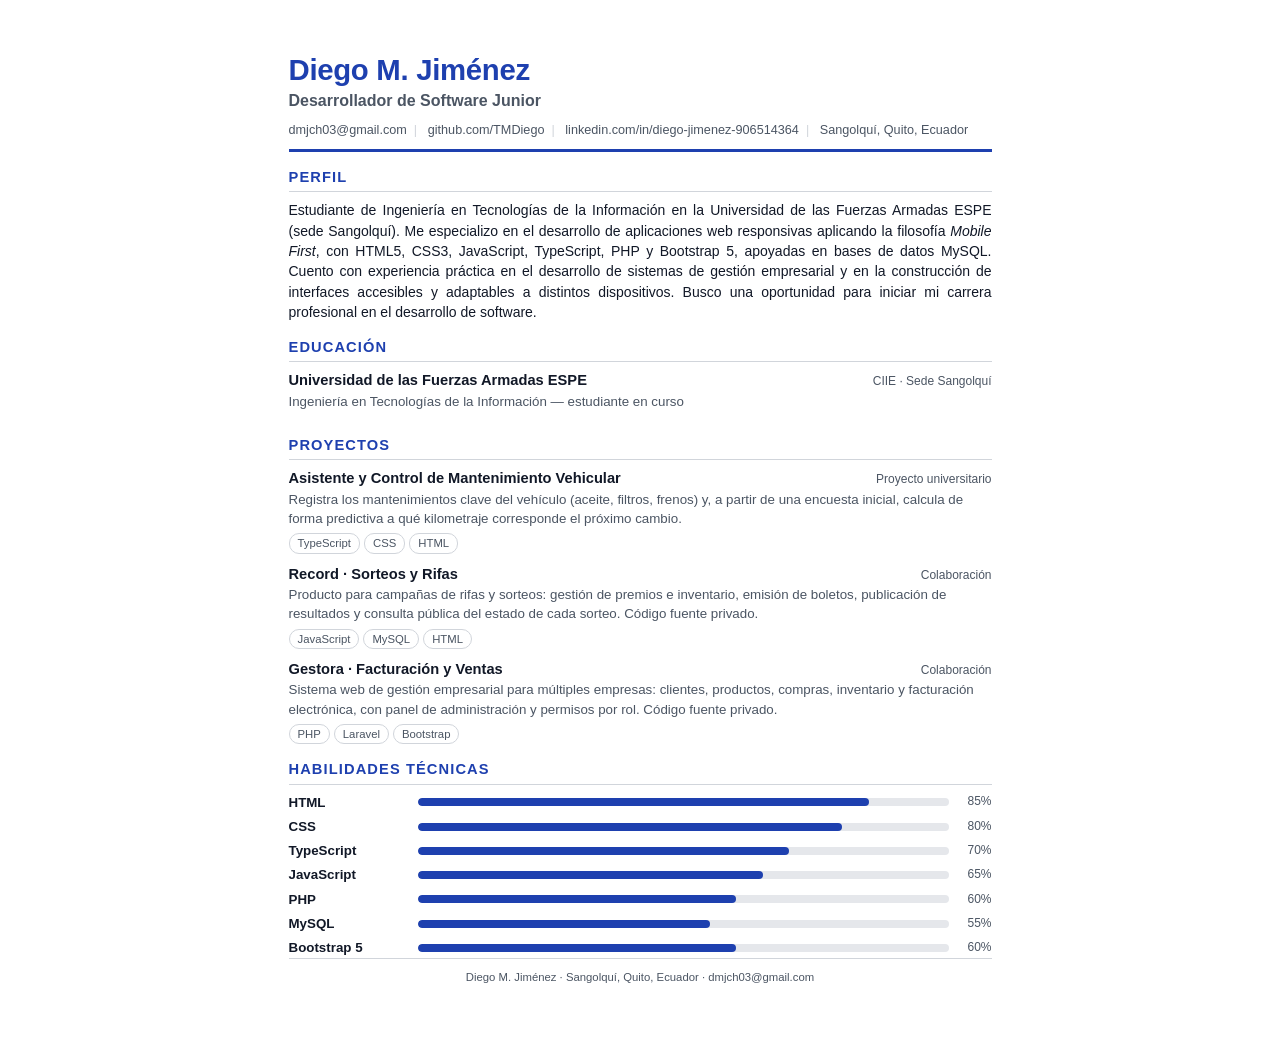
==== assets/cv/cv.html @ edf72404 "CV: documento generado desde HTML con texto seleccionable - Reemplaza la plantilla de ejemplo (con '" ====
<!DOCTYPE html>
<html lang="es">
<head>
<meta charset="UTF-8">
<title>Diego M. Jiménez — Currículum Vitae</title>
<style>
    /* ============================================================
       Hoja de estilos del CV. Se convierte a PDF con Edge headless:
       msedge --headless --print-to-pdf=CV.pdf cv.html
       Para regenerarlo tras editar este archivo, ver README.md
    ============================================================ */
    @page { size: Letter; margin: 0; }

    :root {
        --azul: #1e40af;
        --gris: #4b5563;
        --linea: #d1d5db;
    }

    * { margin: 0; padding: 0; box-sizing: border-box; }

    body {
        font-family: "Segoe UI", Arial, Helvetica, sans-serif;
        font-size: 10.5pt;
        line-height: 1.45;
        color: #111827;
        -webkit-print-color-adjust: exact;
        print-color-adjust: exact;
    }

    .hoja {
        width: 216mm;          /* Letter: 8.5in = 215.9mm */
        margin: 0 auto;
        padding: 14mm 15mm;
        display: flex;
        flex-direction: column;
    }

    /* ---------- Encabezado ---------- */
    header { border-bottom: 3px solid var(--azul); padding-bottom: 10px; }

    h1 {
        font-size: 22pt;
        color: var(--azul);
        letter-spacing: -0.3px;
        line-height: 1.15;
    }

    .cargo {
        font-size: 12pt;
        color: var(--gris);
        font-weight: 600;
        margin-top: 2px;
    }

    /* ---------- Datos de contacto ---------- */
    .contacto {
        margin-top: 9px;
        font-size: 9.5pt;
        color: var(--gris);
    }
    .contacto span { white-space: nowrap; }
    .contacto .sep { color: var(--linea); margin: 0 7px; }

    /* ---------- Secciones ---------- */
    section { margin-top: 15px; break-inside: avoid; }

    h2 {
        font-size: 11pt;
        color: var(--azul);
        text-transform: uppercase;
        letter-spacing: 1.1px;
        border-bottom: 1px solid var(--linea);
        padding-bottom: 3px;
        margin-bottom: 8px;
    }

    /* ---------- Perfil ---------- */
    .perfil { text-align: justify; }

    /* ---------- Educación ---------- */
    .fila-item { margin-bottom: 9px; }

    .item-cabecera {
        display: flex;
        justify-content: space-between;
        align-items: baseline;
        gap: 12px;
    }

    .item-titulo { font-weight: 700; font-size: 11pt; }
    .item-fecha { font-size: 9pt; color: var(--gris); white-space: nowrap; }

    .item-sub { font-size: 10pt; color: var(--gris); }
    .item-lista { margin: 4px 0 0 16px; font-size: 10pt; }
    .item-lista li { margin-bottom: 2px; }

    /* ---------- Proyectos ---------- */
    .proyecto { margin-bottom: 10px; }
    .proyecto:last-child { margin-bottom: 0; }

    .chips { margin-top: 4px; }
    .chip {
        display: inline-block;
        border: 1px solid var(--linea);
        border-radius: 10px;
        padding: 1px 8px;
        font-size: 8.5pt;
        color: var(--gris);
        margin-right: 4px;
    }

    /* ---------- Habilidades ---------- */
    .habilidades { display: flex; flex-direction: column; gap: 5px; }

    .hab { display: grid; grid-template-columns: 120px 1fr 34px; align-items: center; gap: 9px; }
    .hab-nombre { font-size: 10pt; font-weight: 600; }
    /* display:block es obligatorio: en <span> (inline) width/height se ignoran */
    .hab-barra {
        display: block;
        height: 8px;
        background: #e5e7eb;
        border-radius: 5px;
        overflow: hidden;
    }
    .hab-fill { display: block; height: 100%; background: var(--azul); border-radius: 5px; }
    .hab-valor { font-size: 9pt; color: var(--gris); text-align: right; }

    /* ---------- Pie ---------- */
    footer {
        margin-top: auto;
        padding-top: 10px;
        border-top: 1px solid var(--linea);
        font-size: 8.5pt;
        color: var(--gris);
        text-align: center;
    }

    /* Evita que se genere una segunda página en blanco por un residuo
       de redondeo al medir el alto en milímetros. */
    @media print {
        html, body { height: auto; }
        .hoja { page-break-after: avoid; }
    }
</style>
</head>
<body>
<div class="hoja">

    <header>
        <h1>Diego M. Jiménez</h1>
        <div class="cargo">Desarrollador de Software Junior</div>
        <div class="contacto">
            <span>dmjch03@gmail.com</span><span class="sep">|</span>
            <span>github.com/TMDiego</span><span class="sep">|</span>
            <span>linkedin.com/in/diego-jimenez-906514364</span><span class="sep">|</span>
            <span>Sangolquí, Quito, Ecuador</span>
        </div>
    </header>

    <!-- ============ PERFIL ============ -->
    <section>
        <h2>Perfil</h2>
        <p class="perfil">
            Estudiante de Ingeniería en Tecnologías de la Información en la Universidad de las
            Fuerzas Armadas ESPE (sede Sangolquí). Me especializo en el desarrollo de
            aplicaciones web responsivas aplicando la filosofía <em>Mobile First</em>, con HTML5,
            CSS3, JavaScript, TypeScript, PHP y Bootstrap 5, apoyadas en bases de datos MySQL.
            Cuento con experiencia práctica en el desarrollo de sistemas de gestión empresarial
            y en la construcción de interfaces accesibles y adaptables a distintos dispositivos.
            Busco una oportunidad para iniciar mi carrera profesional en el desarrollo de software.
        </p>
    </section>

    <!-- ============ EDUCACIÓN ============ -->
    <section>
        <h2>Educación</h2>
        <div class="fila-item">
            <div class="item-cabecera">
                <span class="item-titulo">Universidad de las Fuerzas Armadas ESPE</span>
                <span class="item-fecha">CIIE · Sede Sangolquí</span>
            </div>
            <div class="item-sub">Ingeniería en Tecnologías de la Información — estudiante en curso</div>
        </div>
    </section>

    <!-- ============ PROYECTOS ============ -->
    <section>
        <h2>Proyectos</h2>

        <div class="proyecto">
            <div class="item-cabecera">
                <span class="item-titulo">Asistente y Control de Mantenimiento Vehicular</span>
                <span class="item-fecha">Proyecto universitario</span>
            </div>
            <div class="item-sub">
                Registra los mantenimientos clave del vehículo (aceite, filtros, frenos) y, a partir
                de una encuesta inicial, calcula de forma predictiva a qué kilometraje corresponde
                el próximo cambio.
            </div>
            <div class="chips">
                <span class="chip">TypeScript</span><span class="chip">CSS</span><span class="chip">HTML</span>
            </div>
        </div>

        <div class="proyecto">
            <div class="item-cabecera">
                <span class="item-titulo">Record · Sorteos y Rifas</span>
                <span class="item-fecha">Colaboración</span>
            </div>
            <div class="item-sub">
                Producto para campañas de rifas y sorteos: gestión de premios e inventario,
                emisión de boletos, publicación de resultados y consulta pública del estado de
                cada sorteo. Código fuente privado.
            </div>
            <div class="chips">
                <span class="chip">JavaScript</span><span class="chip">MySQL</span><span class="chip">HTML</span>
            </div>
        </div>

        <div class="proyecto">
            <div class="item-cabecera">
                <span class="item-titulo">Gestora · Facturación y Ventas</span>
                <span class="item-fecha">Colaboración</span>
            </div>
            <div class="item-sub">
                Sistema web de gestión empresarial para múltiples empresas: clientes, productos,
                compras, inventario y facturación electrónica, con panel de administración y
                permisos por rol. Código fuente privado.
            </div>
            <div class="chips">
                <span class="chip">PHP</span><span class="chip">Laravel</span><span class="chip">Bootstrap</span>
            </div>
        </div>
    </section>

    <!-- ============ HABILIDADES ============ -->
    <section>
        <h2>Habilidades Técnicas</h2>
        <div class="habilidades">
            <div class="hab"><span class="hab-nombre">HTML</span><span class="hab-barra"><span class="hab-fill" style="width:85%"></span></span><span class="hab-valor">85%</span></div>
            <div class="hab"><span class="hab-nombre">CSS</span><span class="hab-barra"><span class="hab-fill" style="width:80%"></span></span><span class="hab-valor">80%</span></div>
            <div class="hab"><span class="hab-nombre">TypeScript</span><span class="hab-barra"><span class="hab-fill" style="width:70%"></span></span><span class="hab-valor">70%</span></div>
            <div class="hab"><span class="hab-nombre">JavaScript</span><span class="hab-barra"><span class="hab-fill" style="width:65%"></span></span><span class="hab-valor">65%</span></div>
            <div class="hab"><span class="hab-nombre">PHP</span><span class="hab-barra"><span class="hab-fill" style="width:60%"></span></span><span class="hab-valor">60%</span></div>
            <div class="hab"><span class="hab-nombre">MySQL</span><span class="hab-barra"><span class="hab-fill" style="width:55%"></span></span><span class="hab-valor">55%</span></div>
            <div class="hab"><span class="hab-nombre">Bootstrap 5</span><span class="hab-barra"><span class="hab-fill" style="width:60%"></span></span><span class="hab-valor">60%</span></div>
        </div>
    </section>

    <footer>
        Diego M. Jiménez · Sangolquí, Quito, Ecuador · dmjch03@gmail.com
    </footer>

</div>
</body>
</html>
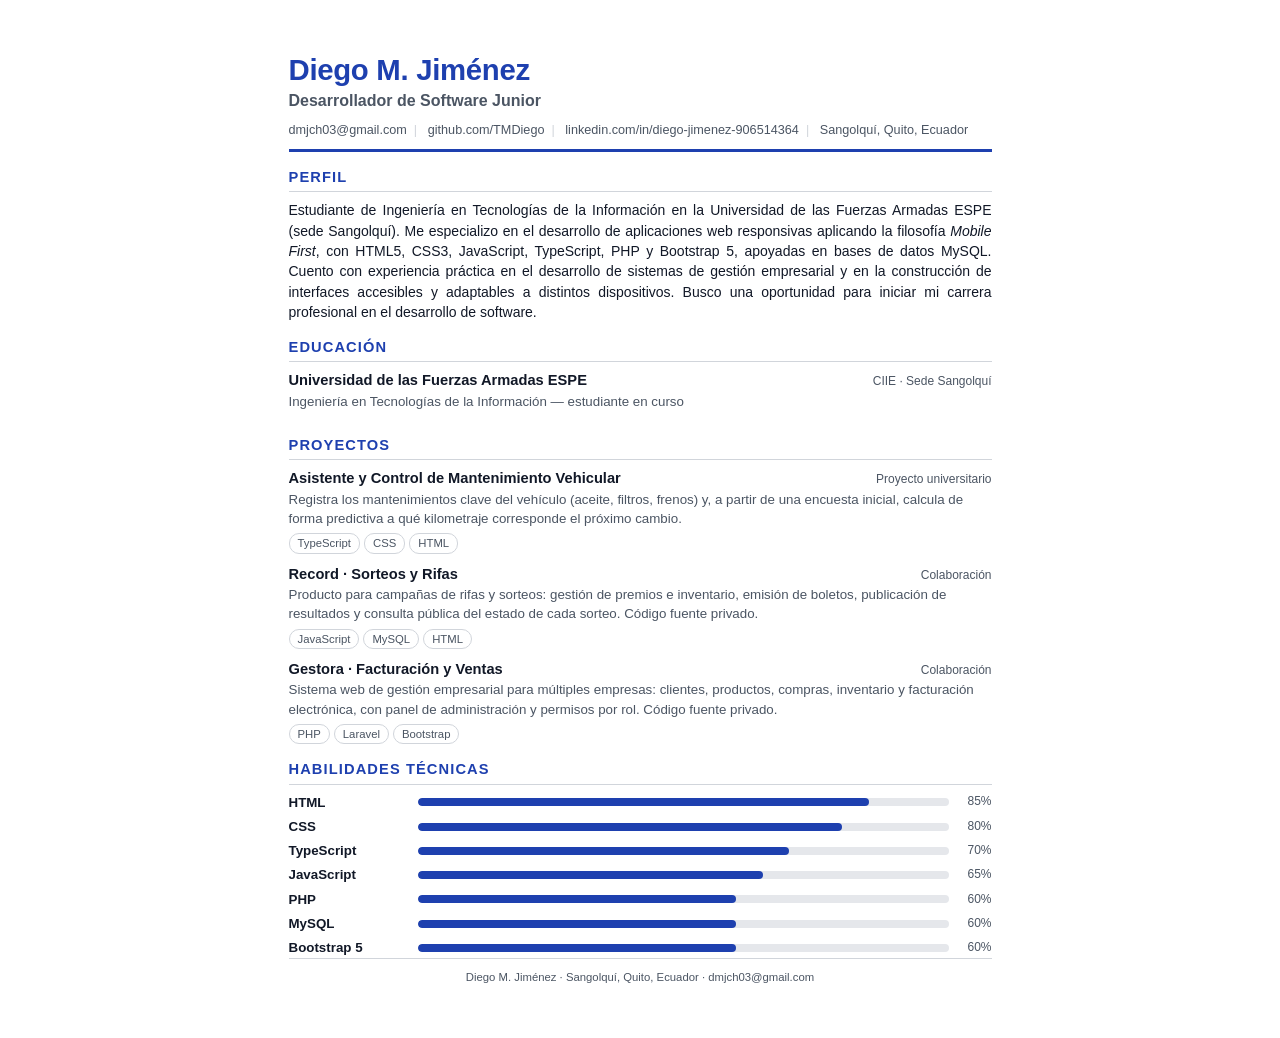
==== commit 829c3207: "Skills: corrige el icono de TypeScript y ordena los porcentajes" ====
--- a/assets/cv/cv.html
+++ b/assets/cv/cv.html
@@ -243,7 +243,7 @@
             <div class="hab"><span class="hab-nombre">TypeScript</span><span class="hab-barra"><span class="hab-fill" style="width:70%"></span></span><span class="hab-valor">70%</span></div>
             <div class="hab"><span class="hab-nombre">JavaScript</span><span class="hab-barra"><span class="hab-fill" style="width:65%"></span></span><span class="hab-valor">65%</span></div>
             <div class="hab"><span class="hab-nombre">PHP</span><span class="hab-barra"><span class="hab-fill" style="width:60%"></span></span><span class="hab-valor">60%</span></div>
-            <div class="hab"><span class="hab-nombre">MySQL</span><span class="hab-barra"><span class="hab-fill" style="width:55%"></span></span><span class="hab-valor">55%</span></div>
+            <div class="hab"><span class="hab-nombre">MySQL</span><span class="hab-barra"><span class="hab-fill" style="width:60%"></span></span><span class="hab-valor">60%</span></div>
             <div class="hab"><span class="hab-nombre">Bootstrap 5</span><span class="hab-barra"><span class="hab-fill" style="width:60%"></span></span><span class="hab-valor">60%</span></div>
         </div>
     </section>
